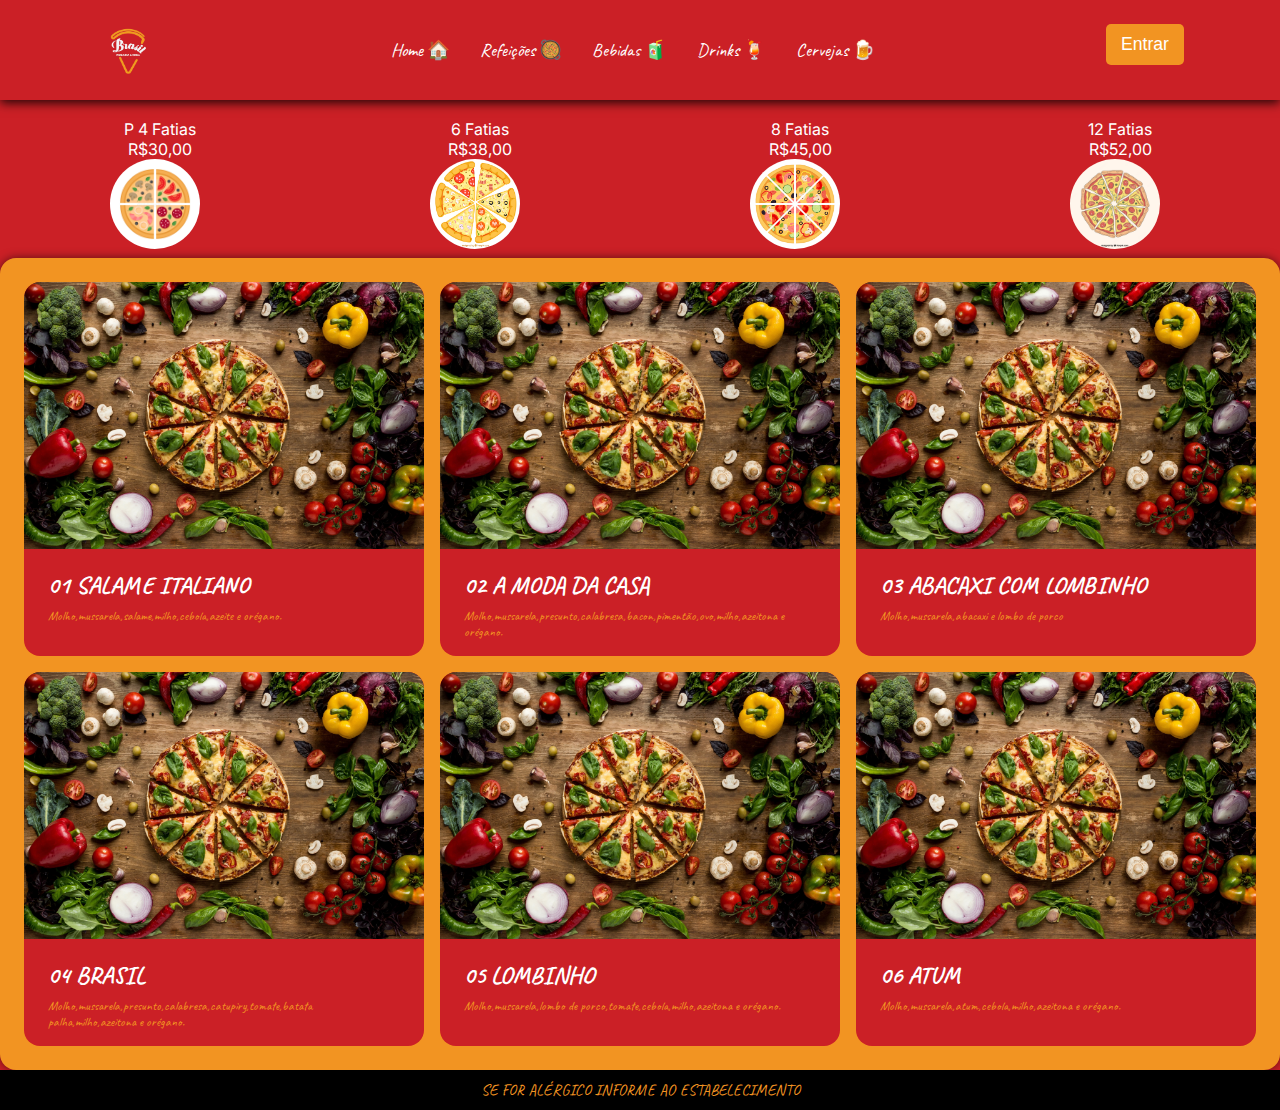
==== cardapio.html @ 44cdc854 "remoção card-flip" ====
<!DOCTYPE html>
<html lang="pt-br">
<head>
    <meta charset="UTF-8">
    <meta http-equiv="X-UA-Compatible" content="IE=edge">
    <meta name="viewport" content="width=device-width, initial-scale=1.0">
    <link rel="stylesheet" href="pizzas.css">
    <link rel="shortcut icon" href="img/logo-pq.jpg" type="image/x-icon">
    <title>Cardapio</title>
</head>
<body>
    <header>
        <nav class="nav-bar">
            <div class="logo">
                <img src="img/logo-pq.jpg" alt="logo">
            </div>

            <div class="nav-list">
                <ul>
                    <li class="nav-item"><a href="index.html" class="nav-link">Home 🏠</a></li>
                    <li class="nav-item"><a href="#" class="nav-link">Refeições 🥘</a></li>
                    <li class="nav-item"><a href="#" class="nav-link">Bebidas 🧃</a></li>
                    <li class="nav-item"><a href="#" class="nav-link">Drinks 🍹</a></li>
                    <li class="nav-item"><a href="#" class="nav-link">Cervejas 🍺</a></li>
                </ul>
            </div>

            <div class="login-button">
                <button><a href="#">Entrar</a></button>
            </div>

            <div class="mobile-menu-icon">
                <button onclick="menuShow()"><img class="icon" src="assets/img/menu_white_36dp.svg"></button>
            </div>
        </nav>

        <div class="mobile-menu">
            <ul>
                <li class="nav-item"><a href="index.html"class="nav-link">Home 🏠</a></li>
                <li class="nav-item"><a href="#" class="nav-link">Refeições 🥘</a></li>
                <li class="nav-item"><a href="#" class="nav-link">Bebidas 🧃</a></li>
                <li class="nav-item"><a href="#" class="nav-link">Drinks 🍹</a></li>
                <li class="nav-item"><a href="#" class="nav-link">Cervejas 🍺</a></li>
            </ul>

            <div class="login-button">
                <button><a href="#">Entrar</a></button>
            </div>
        </div>
    </header>

    
    <div class="container">
        <div class="elementos"> <p>P 4 Fatias R$30,00</p> <img src="img/4-fatias.jpg" alt="4-fatias"></div>
        <div class="elementos"> <p>6 Fatias R$38,00</p> <img src="img/6-fatias.webp" alt="6-fatias"> </div>
        <div class="elementos"> <p>8 Fatias R$45,00</p> <img src="img/8-fatias.webp" alt="8-fatias"> </div>
        <div class="elementos"> <p>12 Fatias R$52,00</p> <img src="img/12-fatias.webp" alt="12-Fatias"> </div>
    </div>

    
        <div class="child">
            <div class="card">
                <img src="img/pizza-food-vegetables-1402151-wallhere.com.jpg" alt="">
                <div class="description">
                    <h2 class="title">01 SALAME ITALIANO</h2>
                    <p>Molho,mussarela,salame,milho,cebola,azeite e orégano.</p>
                </div>
            </div>
            
            <div class="card">
                <img src="img/pizza-food-vegetables-1402151-wallhere.com.jpg" alt="">
                <div class="description">
                    <h2 class="title">02 A MODA DA CASA</h2>
                    <p>Molho,mussarela,presunto,calabresa,bacon,pimentão,ovo,milho,azeitona e orégano.</p>
                </div>
            </div>

            <div class="card">
                <img src="img/pizza-food-vegetables-1402151-wallhere.com.jpg" alt="">
                <div class="description">
                    <h2 class="title">03 ABACAXI COM LOMBINHO</h2>
                    <p>Molho,mussarela,abacaxi e lombo de porco</p>
                </div>
            </div>

            <div class="card">
                <img src="img/pizza-food-vegetables-1402151-wallhere.com.jpg" alt="">
                <div class="description">
                    <h2 class="title">04 BRASIL</h2>
                    <p>Molho,mussarela,presunto,calabresa,catupiry,tomate,batata palha,milho,azeitona e orégano.</p>
                </div>
            </div>

            <div class="card">
                <img src="img/pizza-food-vegetables-1402151-wallhere.com.jpg" alt="">
                <div class="description">
                    <h2 class="title">05 LOMBINHO</h2>
                    <p>Molho,mussarela,lombo de porco,tomate,cebola,milho,azeitona e orégano.</p>
                </div>
            </div>

            <div class="card">
                <img src="img/pizza-food-vegetables-1402151-wallhere.com.jpg" alt="">
                <div class="description">
                    <h2 class="title">06 ATUM</h2>
                    <p>Molho,mussarela,atum,cebola,milho,azeitona e orégano.</p>
                </div>
            </div>

        </div>
        
    

    <footer>SE FOR ALÉRGICO INFORME AO ESTABELECIMENTO</footer>
 <script src="assets/js/script.js"></script>
</body>
</html>
---- pizzas.css ----
@charset "UTF-8";

@import url('https://fonts.googleapis.com/css2?family=Inter:wght@200;300;400&display=swap');

@import url('https://fonts.googleapis.com/css2?family= Caveat & display família= Advertência:wght@400;600 & swap');


* {
    padding: 0px;
    margin: 0px;
    box-sizing: border-box;
}

header {
    background-color: #CB2026;
    color: white;
    box-shadow: 0px 3px 10px rgba(0, 0, 0, 0.836);
    min-width: 559px;
}

html,body {
    min-width: 100vh;
}

body {
    font-family: 'Caveat',sans-serif;
    background-color: #CB2026;
    color: white;
}

h1 {
    color: #F29422;
}

.nav-bar{
    display: flex;
    justify-content: space-between;
    padding: 1.5rem 6rem;
    width: 100;
}

.logo{
    display: flex;
    align-items: center;
}

.logo img {
    width: 64px;
}

.nav-list {
    display: flex;
    align-items: center;
}

.nav-list ul {
    display: flex;
    justify-content: center;
    list-style: none;
}

.nav-item {
    margin: 0 15px;
}

.nav-item a:hover {
    color: #F29422;
}

.nav-link {
    text-decoration: none;
    color: white;
    font-size: 1.15rem;
    font-weight: 400;
}

.login-button button{
    border: none;
    background-color: #F29422;
    padding: 10px 15px;
    border-radius: 5px;
}

.login-button button a {
    text-decoration: none;
    color: white;
    font-weight: 500;
    font-size: 1.1rem;
}

.mobile-menu-icon {
    display: none;
}

.mobile-menu {
    display: none;
}

@media screen and (max-width: 730px) {
    .nav-bar {
        padding: 1.5rem 4rem;
    }
    .nav-item {
        display: none;
    }
    .login-button {
        display: none;
    }
    .mobile-menu-icon {
        display: block;
    }
    .mobile-menu-icon button {
        background-color: transparent;
        border: none;
        cursor: pointer;
    }
    .mobile-menu ul {
        display: flex;
        flex-direction: column;
        text-align: center;
        padding-bottom: 1rem;
    }
    .mobile-menu .nav-item {
        display: block;
        padding-top: 1.2rem;
    }
    .mobile-menu .login-button {
        display: block;
        padding: 1rem 2 rem;
    }
    .mobile-menu .login-button button {
        width: 100%;
    }
    .open {
        display: block;
    }
}
.container {
    display: flex;
    justify-content: space-around;
}

.elementos {
    width: 100px;
    height: 120px;
    /*border: 1px solid white;*/
    margin:  19px;
} 

.elementos p {
    font-family: 'Inter', sans-serif;
    text-align: center;
    color: white;
}

.elementos img {
    width: 90px;
    border-radius: 5pc;
}

.child {
    display: flex;
    flex-wrap: wrap;
    gap: 16px;
    padding: 24px;
    max-width: 1366px;
    background-color: #F29422;
    box-shadow: 0px 0px 10px rgba(0, 0, 0, 0.548);
    border-radius: 16px;
}

.card {
    flex: 300px;
    background-color: #CB2026;
    border-radius: 16px;
}

@media (max-width: 600px) {
    .container {
        padding: 16px;
    }
}

.card img {
    width: 100%;
    border-top-left-radius: 16px;
    border-top-right-radius: 16px;
}

.card .description {
    padding: 16px 24px;
}

.card .title {
    margin: 0;
    margin-bottom: 8px;
}

.card  h2 {
    color: white;
}

.description p {
    color: #F29422;
    font-size: .8em;
}


footer {
    background-color: black;
    color: #F29422;
    text-align: center;
    padding: 10px;
}
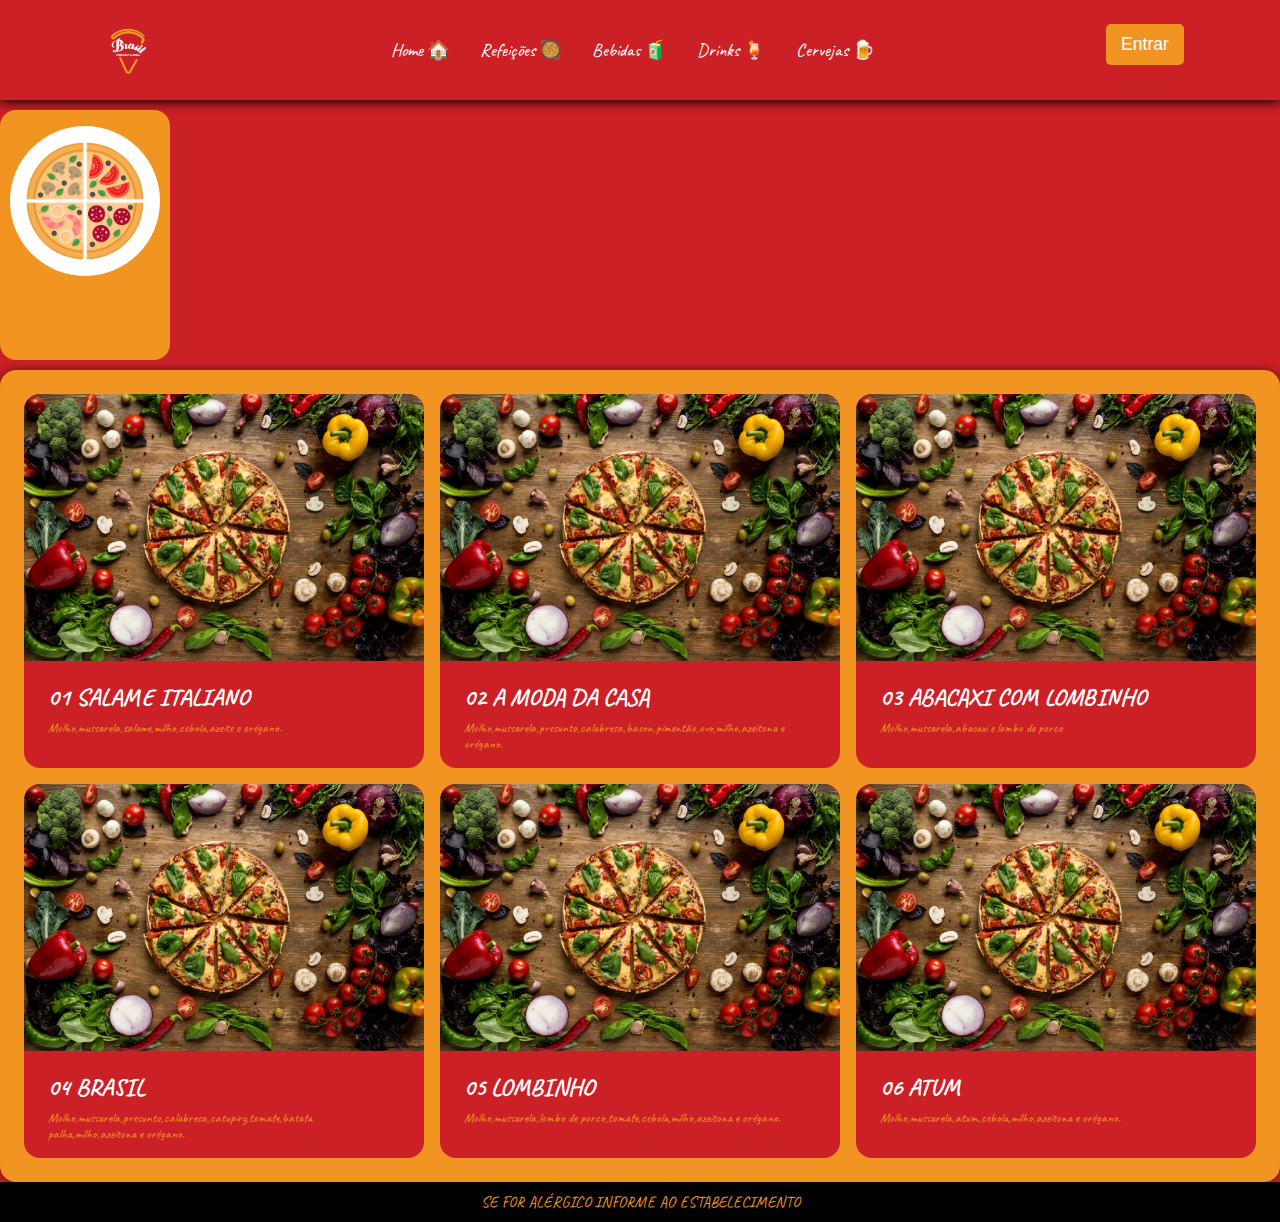
==== commit e39cd2d6: "Revert "remoção card-flip"" ====
--- a/cardapio.html
+++ b/cardapio.html
@@ -4,7 +4,8 @@
     <meta charset="UTF-8">
     <meta http-equiv="X-UA-Compatible" content="IE=edge">
     <meta name="viewport" content="width=device-width, initial-scale=1.0">
-    <link rel="stylesheet" href="pizzas.css">
+    <link rel="stylesheet" href="assets/css/pizzas.css">
+    
     <link rel="shortcut icon" href="img/logo-pq.jpg" type="image/x-icon">
     <title>Cardapio</title>
 </head>
@@ -26,7 +27,7 @@
             </div>
 
             <div class="login-button">
-                <button><a href="#">Entrar</a></button>
+                <button><a href="login.html">Entrar</a></button>
             </div>
 
             <div class="mobile-menu-icon">
@@ -44,20 +45,28 @@
             </ul>
 
             <div class="login-button">
-                <button><a href="#">Entrar</a></button>
+                <button><a href="login.html">Entrar</a></button>
             </div>
         </div>
     </header>
 
+    <div class="flip-card">
+        <div class="flip-card-inner">
+            <div class="flip-card-front">
+             <img src="img/4-fatias.jpg" alt="">
+            </div>
+            <div class="flip-card-back">
+                <img src="img/4-fatias.jpg" alt="">
+                <h3>P 4 Fatias</h3>
+                <h1>R$30,00</h1>
+            </div>
+        </div>
+        
+
+    </div>
     
-    <div class="container">
-        <div class="elementos"> <p>P 4 Fatias R$30,00</p> <img src="img/4-fatias.jpg" alt="4-fatias"></div>
-        <div class="elementos"> <p>6 Fatias R$38,00</p> <img src="img/6-fatias.webp" alt="6-fatias"> </div>
-        <div class="elementos"> <p>8 Fatias R$45,00</p> <img src="img/8-fatias.webp" alt="8-fatias"> </div>
-        <div class="elementos"> <p>12 Fatias R$52,00</p> <img src="img/12-fatias.webp" alt="12-Fatias"> </div>
-    </div>
-
     
+        
         <div class="child">
             <div class="card">
                 <img src="img/pizza-food-vegetables-1402151-wallhere.com.jpg" alt="">
--- a/assets/css/pizzas.css
+++ b/assets/css/pizzas.css
@@ -0,0 +1,280 @@
+@charset "UTF-8";
+
+@import url('https://fonts.googleapis.com/css2?family=Inter:wght@200;300;400&display=swap');
+
+@import url('https://fonts.googleapis.com/css2?family= Caveat & display família= Advertência:wght@400;600 & swap');
+
+
+* {
+    padding: 0px;
+    margin: 0px;
+    box-sizing: border-box;
+}
+
+header {
+    background-color: #CB2026;
+    color: white;
+    box-shadow: 0px 3px 10px rgba(0, 0, 0, 0.836);
+    min-width: 559px;
+}
+
+html,body {
+    min-width: 100vh;
+}
+
+body {
+    font-family: 'Caveat',sans-serif;
+    background-color: #CB2026;
+    color: white;
+}
+
+h1 {
+    color: #F29422;
+}
+
+.nav-bar{
+    display: flex;
+    justify-content: space-between;
+    padding: 1.5rem 6rem;
+    width: 100;
+}
+
+.logo{
+    display: flex;
+    align-items: center;
+}
+
+.logo img {
+    width: 64px;
+}
+
+.nav-list {
+    display: flex;
+    align-items: center;
+}
+
+.nav-list ul {
+    display: flex;
+    justify-content: center;
+    list-style: none;
+}
+
+.nav-item {
+    margin: 0 15px;
+}
+
+.nav-item a:hover {
+    color: #F29422;
+}
+
+.nav-link {
+    text-decoration: none;
+    color: white;
+    font-size: 1.15rem;
+    font-weight: 400;
+}
+
+.login-button button{
+    border: none;
+    background-color: #F29422;
+    padding: 10px 15px;
+    border-radius: 5px;
+}
+
+.login-button button a {
+    text-decoration: none;
+    color: white;
+    font-weight: 500;
+    font-size: 1.1rem;
+}
+
+.mobile-menu-icon {
+    display: none;
+}
+
+.mobile-menu {
+    display: none;
+}
+
+@media screen and (max-width: 730px) {
+    .nav-bar {
+        padding: 1.5rem 4rem;
+    }
+    .nav-item {
+        display: none;
+    }
+    .login-button {
+        display: none;
+    }
+    .mobile-menu-icon {
+        display: block;
+    }
+    .mobile-menu-icon button {
+        background-color: transparent;
+        border: none;
+        cursor: pointer;
+    }
+    .mobile-menu ul {
+        display: flex;
+        flex-direction: column;
+        text-align: center;
+        padding-bottom: 1rem;
+    }
+    .mobile-menu .nav-item {
+        display: block;
+        padding-top: 1.2rem;
+    }
+    .mobile-menu .login-button {
+        display: block;
+        padding: 1rem 2 rem;
+    }
+    .mobile-menu .login-button button {
+        width: 100%;
+    }
+    .open {
+        display: block;
+    }
+}
+
+footer {
+    background-color: black;
+    color: #F29422;
+    text-align: center;
+    padding: 10px;
+}
+
+.flip-card {
+
+
+    background-color: transparent;
+    width: 170px;
+    height: 250px;
+    perspective: 1000px;
+    margin-top: 10px;
+    margin-bottom: 10px;
+}
+
+.flip-card-inner {
+    position: relative;
+    width: 100%;
+    height: 100%;
+    text-align: center;
+    transition: transform 0.6s;
+    transform-style: preserve-3d;
+}
+
+.flip-card:hover .flip-card-inner {
+    transform: rotateY(180deg);
+}
+
+.flip-card-front,
+.flip-card-back {
+    position: absolute;
+    width: 100%;
+    height: 100%;
+    -webkit-backface-visibility: hidden;
+    backface-visibility: hidden;
+    border-radius: 16px;
+}
+
+.flip-card-front {
+    background-image: 
+    linear-gradient(
+        45deg,#F29422, #F29422
+        );
+}
+
+.flip-card-front img {
+    width: 150px;
+    margin-top: 1rem;
+    border-radius: 5pc;
+}
+
+.flip-card-back {
+    background-image: 
+    linear-gradient(
+        315deg,#F29422, #F29422
+        );
+    color: #ffffff;
+    transform: rotateY(180deg);
+}
+
+.flip-card-back img {
+    width: 140px;
+    margin-top: 1rem;
+    border-radius: 5pc;
+}
+.flip-card-back h3 {
+    margin-bottom: .3rem;
+}
+.flip-card-back h1 {
+    margin: 0;
+    color: #fff;
+}
+
+/*.elementos {
+    width: 100px;
+    height: 120px;
+    border: 1px solid white;    /*atenção
+    margin:  19px;
+} */
+
+.elementos p {
+    font-family: 'Inter', sans-serif;
+    text-align: center;
+    color: white;
+}
+
+.elementos img {
+    width: 90px;
+    border-radius: 5pc;
+}
+
+.child {
+    display: flex;
+    flex-wrap: wrap;
+    gap: 16px;
+    padding: 24px;
+    max-width: 1366px;
+    background-color: #F29422;
+    box-shadow: 0px 0px 10px rgba(0, 0, 0, 0.548);
+    border-radius: 16px;
+}
+
+.card {
+    flex: 300px;
+    background-color: #CB2026;
+    border-radius: 16px;
+}
+
+@media (max-width: 600px) {
+    .container {
+        padding: 16px;
+    }
+}
+
+.card img {
+    width: 100%;
+    border-top-left-radius: 16px;
+    border-top-right-radius: 16px;
+}
+
+.card .description {
+    padding: 16px 24px;
+}
+
+.card .title {
+    margin: 0;
+    margin-bottom: 8px;
+}
+
+.card  h2 {
+    color: white;
+}
+
+.description p {
+    color: #F29422;
+    font-size: .8em;
+}
+
+
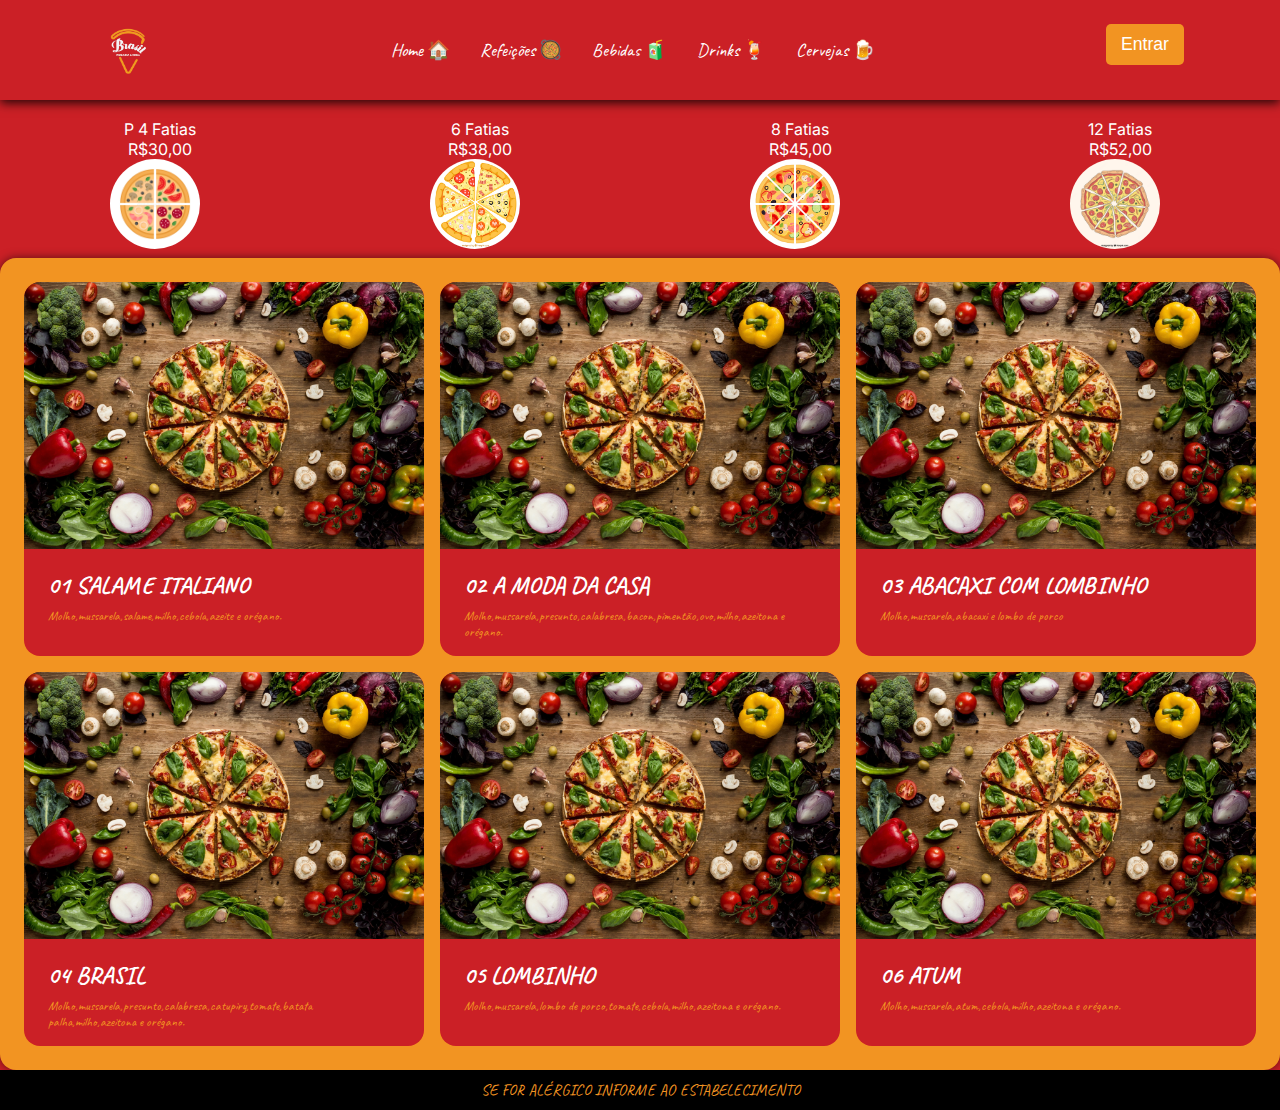
==== commit 9f2540f0: "Revert "Revert "remoção card-flip""" ====
--- a/cardapio.html
+++ b/cardapio.html
@@ -50,23 +50,15 @@
         </div>
     </header>
 
-    <div class="flip-card">
-        <div class="flip-card-inner">
-            <div class="flip-card-front">
-             <img src="img/4-fatias.jpg" alt="">
-            </div>
-            <div class="flip-card-back">
-                <img src="img/4-fatias.jpg" alt="">
-                <h3>P 4 Fatias</h3>
-                <h1>R$30,00</h1>
-            </div>
-        </div>
-        
+    
+    <div class="container">
+        <div class="elementos"> <p>P 4 Fatias R$30,00</p> <img src="img/4-fatias.jpg" alt="4-fatias"></div>
+        <div class="elementos"> <p>6 Fatias R$38,00</p> <img src="img/6-fatias.webp" alt="6-fatias"> </div>
+        <div class="elementos"> <p>8 Fatias R$45,00</p> <img src="img/8-fatias.webp" alt="8-fatias"> </div>
+        <div class="elementos"> <p>12 Fatias R$52,00</p> <img src="img/12-fatias.webp" alt="12-Fatias"> </div>
+    </div>
 
-    </div>
     
-    
-        
         <div class="child">
             <div class="card">
                 <img src="img/pizza-food-vegetables-1402151-wallhere.com.jpg" alt="">
--- a/assets/css/pizzas.css
+++ b/assets/css/pizzas.css
@@ -135,89 +135,17 @@
         display: block;
     }
 }
-
-footer {
-    background-color: black;
-    color: #F29422;
-    text-align: center;
-    padding: 10px;
-}
-
-.flip-card {
-
-
-    background-color: transparent;
-    width: 170px;
-    height: 250px;
-    perspective: 1000px;
-    margin-top: 10px;
-    margin-bottom: 10px;
-}
-
-.flip-card-inner {
-    position: relative;
-    width: 100%;
-    height: 100%;
-    text-align: center;
-    transition: transform 0.6s;
-    transform-style: preserve-3d;
-}
-
-.flip-card:hover .flip-card-inner {
-    transform: rotateY(180deg);
-}
-
-.flip-card-front,
-.flip-card-back {
-    position: absolute;
-    width: 100%;
-    height: 100%;
-    -webkit-backface-visibility: hidden;
-    backface-visibility: hidden;
-    border-radius: 16px;
-}
-
-.flip-card-front {
-    background-image: 
-    linear-gradient(
-        45deg,#F29422, #F29422
-        );
-}
-
-.flip-card-front img {
-    width: 150px;
-    margin-top: 1rem;
-    border-radius: 5pc;
-}
-
-.flip-card-back {
-    background-image: 
-    linear-gradient(
-        315deg,#F29422, #F29422
-        );
-    color: #ffffff;
-    transform: rotateY(180deg);
-}
-
-.flip-card-back img {
-    width: 140px;
-    margin-top: 1rem;
-    border-radius: 5pc;
-}
-.flip-card-back h3 {
-    margin-bottom: .3rem;
-}
-.flip-card-back h1 {
-    margin: 0;
-    color: #fff;
-}
-
-/*.elementos {
+.container {
+    display: flex;
+    justify-content: space-around;
+}
+
+.elementos {
     width: 100px;
     height: 120px;
-    border: 1px solid white;    /*atenção
+    /*border: 1px solid white;*/
     margin:  19px;
-} */
+} 
 
 .elementos p {
     font-family: 'Inter', sans-serif;
@@ -278,3 +206,9 @@
 }
 
 
+footer {
+    background-color: black;
+    color: #F29422;
+    text-align: center;
+    padding: 10px;
+}